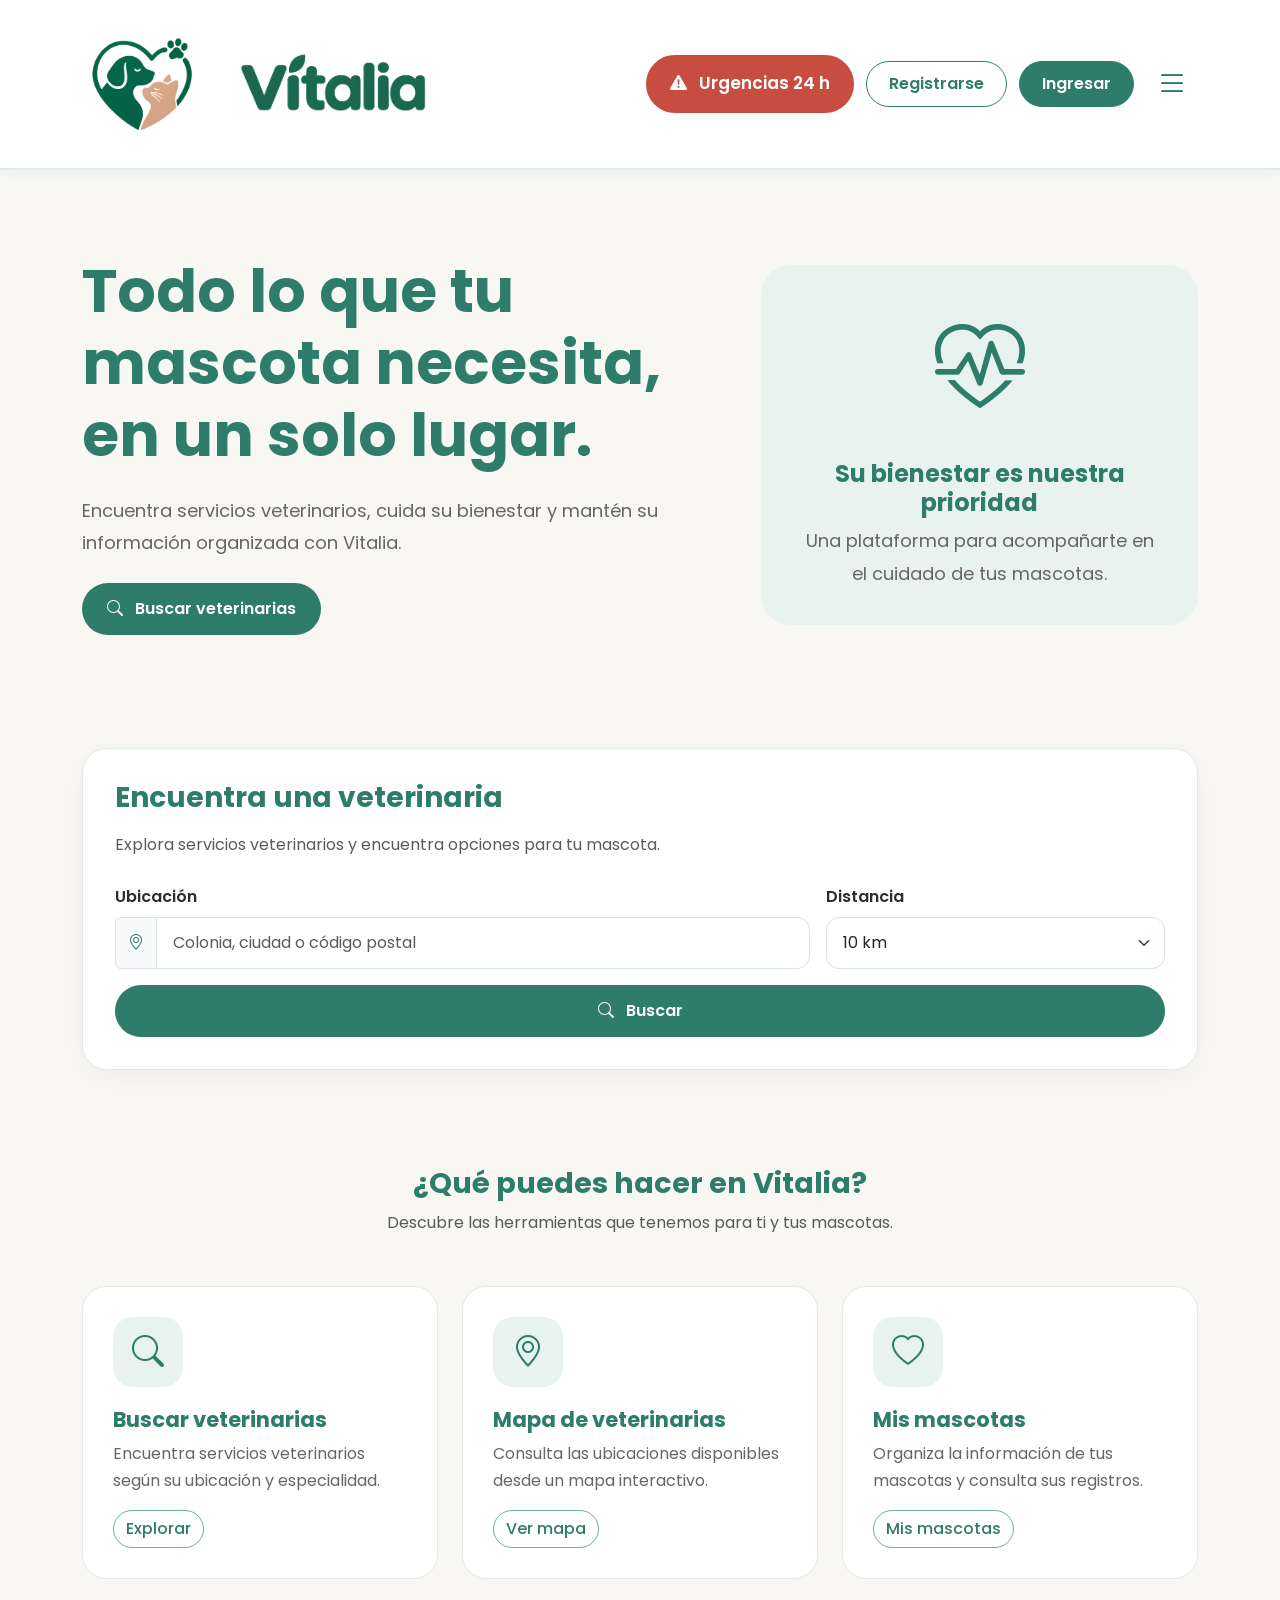
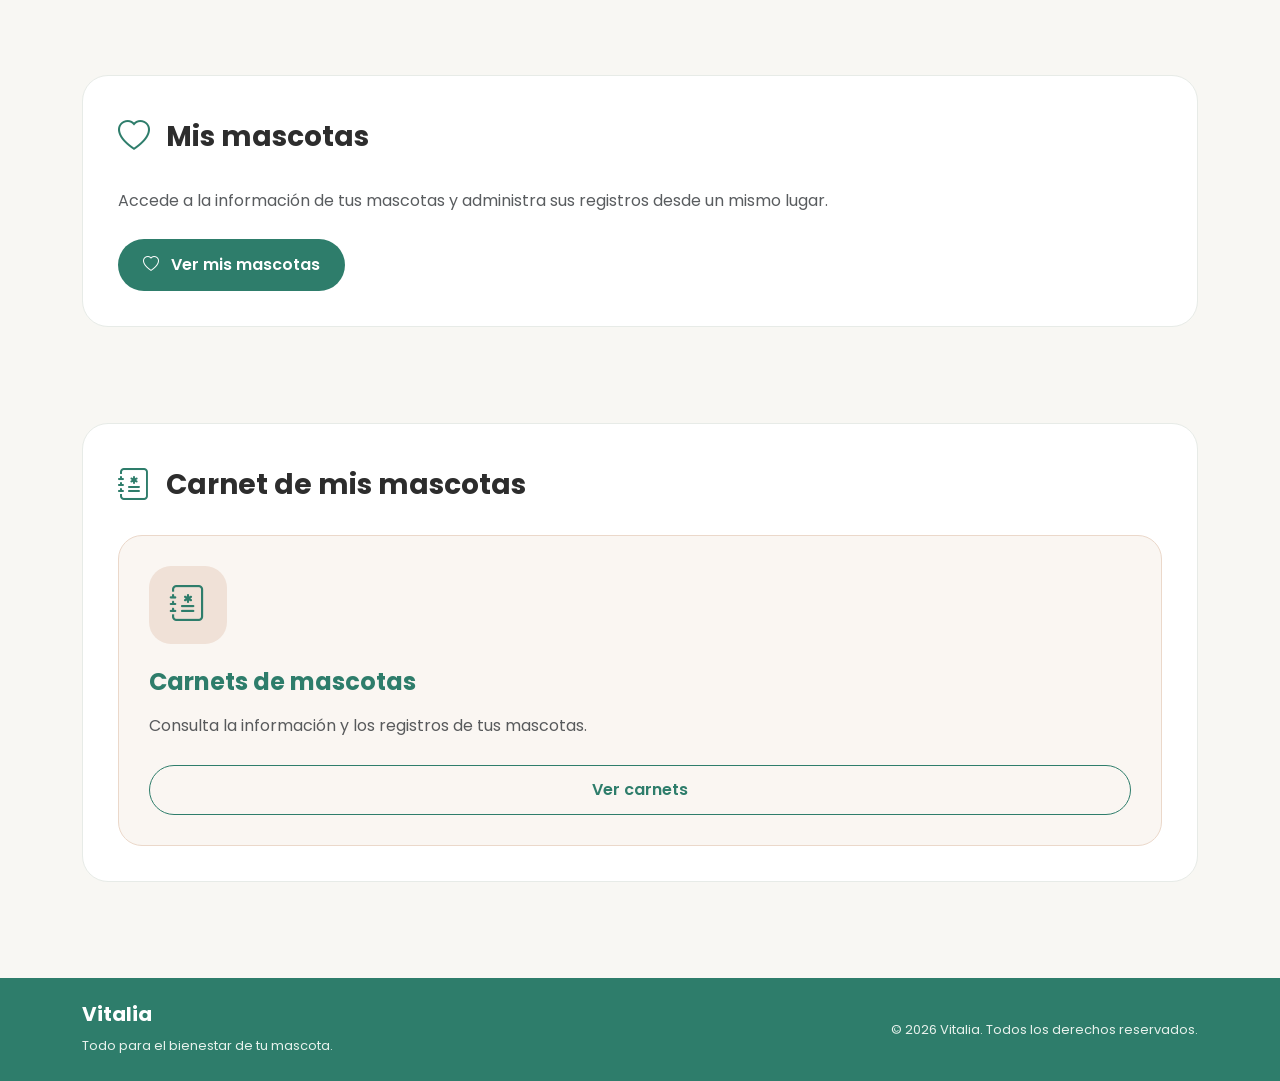
==== frontend/index.html @ 08ab2936 "feat: integrar frontend de Vitalia" ====
<!DOCTYPE html>
<html lang="es">
<head>
    <meta charset="UTF-8">
    <meta name="viewport"
          content="width=device-width, initial-scale=1.0">

    <title>Vitalia | Inicio</title>

    <!-- Bootstrap -->
    <link
        href="https://cdn.jsdelivr.net/npm/bootstrap@5.3.3/dist/css/bootstrap.min.css"
        rel="stylesheet">

    <!-- Bootstrap Icons -->
    <link
        href="https://cdn.jsdelivr.net/npm/bootstrap-icons@1.11.3/font/bootstrap-icons.min.css"
        rel="stylesheet">

    <!-- Fuente -->
    <link
        href="https://fonts.googleapis.com/css2?family=Poppins:wght@400;500;600;700&display=swap"
        rel="stylesheet">

    <!-- Estilos del proyecto -->
    <link rel="stylesheet" href="css/styles.css">

    <style>
        :root {
            --verde: #2E7D6B;
            --menta: #6BAF9F;
            --crema: #F8F7F3;
            --beige: #D9B59F;
            --texto: #2D2D2D;
        }

        body {
            font-family: 'Poppins', sans-serif;
            background: var(--crema);
            color: var(--texto);
        }

        /* Mantener ocultos los botones
           según el estado de sesión */
        .auth-invitado[hidden],
        .auth-usuario[hidden] {
            display: none !important;
        }

        /* Encabezado */
        .navbar-vitalia {
            background: white;
            border-bottom: 1px solid #E2EBE6;
        }

        .acciones-navbar {
            display: flex;
            align-items: center;
            justify-content: flex-end;
            gap: 12px;
            flex-wrap: wrap;
        }

        .btn-vitalia {
            border-radius: 50px;
            padding: 10px 22px;
            font-weight: 600;
        }

        .btn-ingresar {
            background: var(--verde);
            color: white;
            border: 1px solid var(--verde);
        }

        .btn-ingresar:hover {
            background: #246656;
            color: white;
        }

        .btn-registrarse,
        .btn-cerrar-sesion {
            background: white;
            color: var(--verde);
            border: 1.5px solid var(--verde);
        }

        .btn-registrarse:hover,
        .btn-cerrar-sesion:hover {
            background: var(--verde);
            color: white;
        }

        .btn-menu-vitalia {
            color: var(--verde);
            padding: 5px 10px;
            flex-shrink: 0;
        }

        .btn-menu-vitalia:hover {
            color: #246656;
        }

        /* Hero */
        .hero-vitalia {
            padding: 85px 0 65px;
        }

        .hero-vitalia h1 {
            color: var(--verde);
            font-size: clamp(36px, 5vw, 60px);
            font-weight: 700;
            line-height: 1.2;
        }

        .hero-vitalia p {
            color: #666;
            font-size: 18px;
            line-height: 1.8;
        }

        .hero-ilustracion {
            background: #E8F3EF;
            border-radius: 30px;
            min-height: 300px;
            display: flex;
            flex-direction: column;
            align-items: center;
            justify-content: center;
            color: var(--verde);
            text-align: center;
            padding: 35px;
        }

        .hero-ilustracion i {
            font-size: 90px;
        }

        /* Buscador */
        .buscador-home {
            background: white;
            padding: 32px;
            border: 1px solid #E0EAE5;
            border-radius: 25px;
            box-shadow: 0 8px 30px rgba(0,0,0,.04);
        }

        .buscador-home h2 {
            color: var(--verde);
            font-weight: 700;
        }

        .buscador-home label {
            font-weight: 600;
        }

        .buscador-home .form-control,
        .buscador-home .form-select {
            padding: 13px 16px;
            border-radius: 13px;
            border-color: #D5E4DC;
        }

        .btn-buscar-vitalia {
            background: var(--verde);
            color: white;
            border: none;
            border-radius: 50px;
            padding: 14px 25px;
            font-weight: 600;
        }

        .btn-buscar-vitalia:hover {
            background: #246656;
            color: white;
        }

        /* Secciones */
        .titulo-seccion {
            color: var(--verde);
            font-weight: 700;
        }

        .tarjeta-vitalia {
            background: white;
            border: 1px solid #E2EAE5;
            border-radius: 24px;
            padding: 30px;
            height: 100%;
            transition: transform .2s ease;
        }

        .tarjeta-vitalia:hover {
            transform: translateY(-3px);
        }

        .icono-servicio {
            width: 70px;
            height: 70px;
            background: #E8F3EF;
            color: var(--verde);
            border-radius: 20px;
            display: flex;
            align-items: center;
            justify-content: center;
            font-size: 32px;
            margin-bottom: 20px;
        }

        .tarjeta-vitalia h3 {
            color: var(--verde);
            font-size: 21px;
            font-weight: 700;
        }

        .tarjeta-vitalia p {
            color: #666;
            line-height: 1.7;
        }

        /* Mascotas y carnet */
        .panel-mascotas {
            background: white;
            border-radius: 26px;
            padding: 35px;
            border: 1px solid #E7EBE7;
        }

        .tarjeta-carnet {
            background: #FAF6F2;
            border: 1px solid #EBD8CA;
            border-radius: 24px;
            padding: 30px;
        }

        .icono-carnet {
            background: #F0E1D7;
            color: var(--verde);
            width: 78px;
            height: 78px;
            border-radius: 22px;
            display: flex;
            align-items: center;
            justify-content: center;
            font-size: 36px;
        }

        .tarjeta-carnet h3 {
            color: var(--verde);
            font-weight: 700;
        }

        .btn-carnet {
            border: 1.5px solid var(--verde);
            color: var(--verde);
            border-radius: 50px;
            font-weight: 600;
            padding: 12px 20px;
        }

        .btn-carnet:hover {
            background: var(--verde);
            color: white;
        }

        /* Menú lateral */
        .menu-vitalia .menu-enlace {
            display: flex;
            align-items: center;
            gap: 14px;
            padding: 13px 16px;
            color: var(--texto);
            text-decoration: none;
            border-radius: 12px;
            font-weight: 500;
        }

        .menu-vitalia .menu-enlace:hover {
            background: #E8F3EF;
            color: var(--verde);
        }

        .menu-vitalia .menu-enlace.active {
            color: var(--verde);
        }

        .menu-vitalia .menu-enlace.active .menu-texto {
            text-decoration: underline;
            text-underline-offset: 6px;
            text-decoration-thickness: 2px;
        }

        /* Pie de página */
        footer {
            background: var(--verde);
            color: white;
        }

        footer p {
            color: #E7F1EC;
        }

        @media (max-width: 768px) {
            .hero-vitalia {
                padding: 50px 0;
            }

            .acciones-navbar {
                gap: 7px;
            }

            .acciones-navbar .btn-vitalia {
                font-size: 12px;
                padding: 8px 11px;
            }

            .buscador-home,
            .panel-mascotas {
                padding: 22px;
            }

            .hero-ilustracion {
                min-height: 220px;
            }
        }
    </style>
</head>

<body>

<!-- =====================================
     ENCABEZADO
===================================== -->

<header class="navbar navbar-vitalia sticky-top">
    <div class="container py-3">

        <!-- Logo -->
        <a href="index.html"
           class="navbar-brand d-flex align-items-center gap-3">

            <img
                src="assets/img/logo-vitalia.png"
                alt=""
                class="logo-vitalia">

            <img
                src="assets/img/nombre-vitalia.png"
                alt="Vitalia"
                class="nombre-vitalia">
        </a>

        <!-- Botones del encabezado -->
        <div class="acciones-navbar">

            <!-- Urgencias: siempre visible -->
            <a
                href="buscar.html?urgencias=true"
                class="btn btn-urgencias btn-vitalia">
                <i class="bi bi-exclamation-triangle-fill me-2"></i>
                Urgencias 24 h
            </a>

            <!-- Sin sesión -->
            <a
                href="registro.html"
                class="btn btn-registrarse btn-vitalia auth-invitado">
                Registrarse
            </a>

            <a
                href="login.html"
                class="btn btn-ingresar btn-vitalia auth-invitado">
                Ingresar
            </a>

            <!-- Con sesión -->
            <button
                type="button"
                class="btn btn-cerrar-sesion btn-vitalia auth-usuario"
                hidden>
                <i class="bi bi-box-arrow-right me-2"></i>
                Cerrar sesión
            </button>

            <!-- MENÚ HAMBURGUESA
                 SIEMPRE VISIBLE -->
            <button
                class="btn btn-menu-vitalia border-0"
                type="button"
                data-bs-toggle="offcanvas"
                data-bs-target="#menuVitalia"
                aria-controls="menuVitalia"
                aria-label="Abrir menú">

                <i class="bi bi-list fs-2"></i>
            </button>

        </div>
    </div>
</header>

<!-- =====================================
     MENÚ LATERAL
===================================== -->

<div
    class="offcanvas offcanvas-end"
    tabindex="-1"
    id="menuVitalia"
    aria-labelledby="tituloMenu">

    <div class="offcanvas-header">
        <h5 id="tituloMenu"
            class="offcanvas-title fw-bold">
            Menú Vitalia
        </h5>

        <button
            type="button"
            class="btn-close"
            data-bs-dismiss="offcanvas"
            aria-label="Cerrar menú">
        </button>
    </div>

    <div class="offcanvas-body">

        <nav class="nav flex-column menu-vitalia">

            <a href="index.html" class="menu-enlace">
                <i class="bi bi-house-door"></i>
                <span class="menu-texto">Inicio</span>
            </a>

            <a href="buscar.html" class="menu-enlace">
                <i class="bi bi-search"></i>
                <span class="menu-texto">
                    Buscar veterinarias
                </span>
            </a>

            <a href="comunidad.html" class="menu-enlace">
                <i class="bi bi-people"></i>
                <span class="menu-texto">Comunidad</span>
            </a>

            <a href="negocios.html" class="menu-enlace">
                <i class="bi bi-building"></i>
                <span class="menu-texto">Para negocios</span>
            </a>

            <hr>

            <a href="mi-perfil.html" class="menu-enlace">
                <i class="bi bi-person-circle"></i>
                <span class="menu-texto">Mi perfil</span>
            </a>

            <a href="mis-mascotas.html" class="menu-enlace">
                <i class="bi bi-heart"></i>
                <span class="menu-texto">Mis mascotas</span>
            </a>

        </nav>
    </div>
</div>

<!-- =====================================
     HERO
===================================== -->

<main>

    <section class="hero-vitalia">
        <div class="container">

            <div class="row align-items-center g-5">

                <div class="col-lg-7">

                    <h1 class="mb-4">
                        Todo lo que tu mascota
                        necesita, en un solo lugar.
                    </h1>

                    <p class="mb-4">
                        Encuentra servicios veterinarios,
                        cuida su bienestar y mantén
                        su información organizada
                        con Vitalia.
                    </p>

                    <a href="buscar.html"
                       class="btn btn-buscar-vitalia">
                        <i class="bi bi-search me-2"></i>
                        Buscar veterinarias
                    </a>

                </div>

                <div class="col-lg-5">

                    <div class="hero-ilustracion">
                        <i class="bi bi-heart-pulse"></i>

                        <h2 class="h4 fw-bold mt-3">
                            Su bienestar es nuestra prioridad
                        </h2>

                        <p class="mb-0">
                            Una plataforma para acompañarte
                            en el cuidado de tus mascotas.
                        </p>
                    </div>

                </div>
            </div>
        </div>
    </section>

    <!-- =================================
         BUSCADOR PRINCIPAL
    ================================= -->

    <section class="py-5">
        <div class="container">

            <div class="buscador-home">

                <h2 class="h3 mb-3">
                    Encuentra una veterinaria
                </h2>

                <p class="text-muted mb-4">
                    Explora servicios veterinarios
                    y encuentra opciones para tu mascota.
                </p>

                <form
                    id="formBuscarHome"
                    action="buscar.html"
                    method="GET">

                    <div class="row g-3">

                        <div class="col-lg-8">

                            <label
                                for="ubicacionHome"
                                class="form-label">
                                Ubicación
                            </label>

                            <div class="input-group">

                                <span class="input-group-text">
                                    <i class="bi bi-geo-alt"></i>
                                </span>

                                <input
                                    type="text"
                                    class="form-control"
                                    id="ubicacionHome"
                                    name="ubicacion"
                                    placeholder="Colonia, ciudad o código postal">
                            </div>

                        </div>

                        <div class="col-lg-4">

                            <label
                                for="radioHome"
                                class="form-label">
                                Distancia
                            </label>

                            <select
                                id="radioHome"
                                name="radio"
                                class="form-select">

                                <option value="5">5 km</option>
                                <option value="10" selected>10 km</option>
                                <option value="20">20 km</option>
                                <option value="50">50 km</option>

                            </select>

                        </div>

                        <div class="col-12">

                            <button
                                type="submit"
                                class="btn btn-buscar-vitalia w-100">

                                <i class="bi bi-search me-2"></i>
                                Buscar
                            </button>

                        </div>

                    </div>
                </form>
            </div>
        </div>
    </section>

    <!-- =================================
         SERVICIOS
    ================================= -->

    <section class="py-5">
        <div class="container">

            <div class="text-center mb-5">

                <h2 class="titulo-seccion">
                    ¿Qué puedes hacer en Vitalia?
                </h2>

                <p class="text-muted">
                    Descubre las herramientas que tenemos
                    para ti y tus mascotas.
                </p>

            </div>

            <div class="row g-4">

                <div class="col-md-4">

                    <div class="tarjeta-vitalia">

                        <div class="icono-servicio">
                            <i class="bi bi-search"></i>
                        </div>

                        <h3>Buscar veterinarias</h3>

                        <p>
                            Encuentra servicios veterinarios
                            según su ubicación y especialidad.
                        </p>

                        <a href="buscar.html"
                           class="btn btn-outline-success rounded-pill">
                            Explorar
                        </a>

                    </div>
                </div>

                <div class="col-md-4">

                    <div class="tarjeta-vitalia">

                        <div class="icono-servicio">
                            <i class="bi bi-geo-alt"></i>
                        </div>

                        <h3>Mapa de veterinarias</h3>

                        <p>
                            Consulta las ubicaciones
                            disponibles desde un mapa
                            interactivo.
                        </p>

                        <a href="mapa.html"
                           class="btn btn-outline-success rounded-pill">
                            Ver mapa
                        </a>

                    </div>
                </div>

                <div class="col-md-4">

                    <div class="tarjeta-vitalia">

                        <div class="icono-servicio">
                            <i class="bi bi-heart"></i>
                        </div>

                        <h3>Mis mascotas</h3>

                        <p>
                            Organiza la información
                            de tus mascotas y consulta
                            sus registros.
                        </p>

                        <a href="mis-mascotas.html"
                           class="btn btn-outline-success rounded-pill">
                            Mis mascotas
                        </a>

                    </div>
                </div>

            </div>
        </div>
    </section>

    <!-- =================================
         MIS MASCOTAS
    ================================= -->

    <section class="py-5">
        <div class="container">

            <div class="panel-mascotas">

                <div class="d-flex align-items-center gap-3 mb-4">

                    <i class="bi bi-heart fs-2"
                       style="color:#2E7D6B;"></i>

                    <h2 class="h3 fw-bold mb-0">
                        Mis mascotas
                    </h2>

                </div>

                <p class="text-muted mb-4">
                    Accede a la información de tus mascotas
                    y administra sus registros desde
                    un mismo lugar.
                </p>

                <a href="mis-mascotas.html"
                   class="btn btn-buscar-vitalia">
                    <i class="bi bi-heart me-2"></i>
                    Ver mis mascotas
                </a>

            </div>
        </div>
    </section>

    <!-- =================================
         CARNET DE MASCOTAS
    ================================= -->

    <section class="py-5">
        <div class="container">

            <div class="panel-mascotas">

                <div class="d-flex align-items-center gap-3 mb-4">

                    <i class="bi bi-journal-medical fs-2"
                       style="color:#2E7D6B;"></i>

                    <h2 class="h3 fw-bold mb-0">
                        Carnet de mis mascotas
                    </h2>

                </div>

                <div class="tarjeta-carnet">

                    <div class="icono-carnet mb-4">
                        <i class="bi bi-journal-medical"></i>
                    </div>

                    <h3 class="h4 mb-3">
                        Carnets de mascotas
                    </h3>

                    <p class="text-muted mb-4">
                        Consulta la información y los
                        registros de tus mascotas.
                    </p>

                    <!-- En el siguiente paso
                         agregaremos la vista previa
                         de cada mascota. -->

                    <a href="mis-mascotas.html"
                       class="btn btn-carnet w-100">
                        Ver carnets
                    </a>

                </div>

            </div>
        </div>
    </section>

</main>

<!-- =====================================
     FOOTER
===================================== -->

<footer class="py-4 mt-5">
    <div class="container">

        <div class="row align-items-center g-3">

            <div class="col-md-6">

                <h3 class="h5 fw-bold">
                    Vitalia
                </h3>

                <p class="mb-0">
                    Todo para el bienestar de tu mascota.
                </p>

            </div>

            <div class="col-md-6 text-md-end">

                <p class="mb-0">
                    &copy; 2026 Vitalia.
                    Todos los derechos reservados.
                </p>

            </div>

        </div>
    </div>
</footer>

<!-- =====================================
     SCRIPTS
===================================== -->

<!-- Bootstrap: necesario para el menú -->
<script src="https://cdn.jsdelivr.net/npm/bootstrap@5.3.3/dist/js/bootstrap.bundle.min.js"></script>

<!-- Lógica existente del Home -->
<script src="js/home.js"></script>

<!-- Menú y subrayado activo -->
<script src="js/menu.js"></script>

<!-- Sesión de demostración -->
<script src="js/auth.js"></script>

</body>
</html>
---- frontend/css/styles.css ----
/* =========================================
   VITALIA - HOJA DE ESTILOS PRINCIPAL
   ========================================= */

/* PALETA DE COLORES */

:root {
    --verde-principal: #2E7D6B;
    --verde-secundario: #6BAF9F;
    --verde-oscuro: #235F52;
    --verde-claro: #EAF4EF;

    --beige: #D9B59F;
    --beige-claro: #F3E8DF;

    --fondo: #F8F7F3;
    --blanco: #FFFFFF;
    --texto: #2D2D2D;
    --gris: #777777;
    --borde: #DDECE6;
}

/* =========================================
   1. CONFIGURACIÓN GENERAL
   ========================================= */

* {
    box-sizing: border-box;
}

html {
    scroll-behavior: smooth;
}

body {
    margin: 0;
    padding: 0;
    font-family: 'Poppins', sans-serif;
    background-color: var(--fondo);
    color: var(--texto);
    line-height: 1.6;
}

h1, h2, h3, h4, h5 {
    color: var(--verde-principal);
    font-weight: 600;
}

h1 {
    font-size: 2.5rem;
}

h2 {
    font-size: 1.8rem;
}

p {
    line-height: 1.8;
}

a {
    transition: color 0.2s ease;
}

/* =========================================
   2. NAVBAR - ENCABEZADO
   ========================================= */

.navbar {
    background-color: var(--blanco) !important;
    border-bottom: 2px solid var(--borde) !important;
    box-shadow: 0 2px 12px rgba(46, 125, 107, 0.06);
}

/* Altura del encabezado */

.navbar .container {
    padding-top: 12px;
    padding-bottom: 12px;
}

/* Contenedor del logo */

.navbar-brand {
    display: flex;
    align-items: center;
    gap: 14px;
    text-decoration: none;
    margin-right: 15px;
}

/* Logo del perrito y gatito */

.logo-vitalia {
    width: 100px;
    height: auto;
    object-fit: contain;
    display: block;
}

/* Nombre original de Vitalia */

.nombre-vitalia {
    width: 190px;
    height: auto;
    object-fit: contain;
    display: block;
}

/* Ícono del menú */

.navbar .bi-list {
    color: var(--verde-principal);
    font-size: 32px;
}

/* =========================================
   3. BOTONES GENERALES
   ========================================= */

.btn {
    font-family: 'Poppins', sans-serif;
    font-weight: 500;
    transition: all 0.2s ease;
}

/* Botón verde principal */

.btn-success {
    background-color: var(--verde-principal);
    border-color: var(--verde-principal);
    color: var(--blanco);
}

.btn-success:hover,
.btn-success:focus {
    background-color: var(--verde-oscuro);
    border-color: var(--verde-oscuro);
    color: var(--blanco);
}

/* Botón con borde verde */

.btn-outline-success {
    background-color: transparent;
    color: var(--verde-principal);
    border-color: var(--verde-secundario);
}

.btn-outline-success:hover,
.btn-outline-success.active {
    background-color: var(--verde-principal);
    border-color: var(--verde-principal);
    color: var(--blanco);
}

/* Botón de urgencias */

.btn-outline-danger {
    color: #C64D40;
    border-color: #D96759;
}

.btn-outline-danger:hover,
.btn-outline-danger.active {
    background-color: #C64D40;
    border-color: #C64D40;
    color: var(--blanco);
}

/* =========================================
   4. MENÚ LATERAL DESPLEGABLE
   ========================================= */

.offcanvas {
    background-color: var(--fondo);
    border-left: none;
    box-shadow: -5px 0 25px rgba(0, 0, 0, 0.08);
}

/* Encabezado del menú */

.offcanvas-header {
    background-color: var(--verde-claro);
    padding: 25px;
}

.offcanvas-title {
    color: var(--verde-principal);
    font-size: 22px;
    font-weight: 700;
}

/* Contenido del menú */

.offcanvas-body {
    padding: 30px;
}

.offcanvas-body nav a {
    display: block;
    color: var(--texto);
    text-decoration: none;
    font-size: 16px;
    font-weight: 500;
    padding: 12px 15px;
    border-radius: 12px;
    transition: all 0.2s ease;
}

.offcanvas-body nav a:hover {
    background-color: var(--verde-claro);
    color: var(--verde-principal);
}

/* =========================================
   5. PRESENTACIÓN DEL HOME
   ========================================= */

main section {
    position: relative;
}

/* Texto principal */

main .lead {
    color: #555555;
    font-size: 1.1rem;
    line-height: 1.9;
}

/* Tarjetas de presentación */

main article {
    border: 1px solid rgba(46, 125, 107, 0.08);
    box-shadow: 0 4px 15px rgba(46, 125, 107, 0.04);
    transition: transform 0.2s ease,
                box-shadow 0.2s ease;
}

main article:hover {
    transform: translateY(-3px);
    box-shadow: 0 8px 20px rgba(46, 125, 107, 0.08);
}

/* =========================================
   6. BARRA DE BÚSQUEDA
   ========================================= */

.buscador-vitalia {
    display: flex;
    align-items: center;
    gap: 14px;

    width: 100%;
    max-width: 1050px;
    margin: 0 auto;
    padding: 12px 15px;

    background-color: var(--blanco);
    border: 1px solid var(--borde);
    border-radius: 24px;

    box-shadow: 0 5px 22px rgba(46, 125, 107, 0.12);
}

/* Campo de ubicación */

.ubicacion-box {
    display: flex;
    align-items: center;
    gap: 14px;

    flex: 1;
    min-width: 0;
    padding-left: 10px;
}

.ubicacion-box i {
    color: var(--verde-principal);
    font-size: 26px;
}

.ubicacion-box label {
    display: block;
    margin-bottom: 2px;
    color: var(--gris);
    font-size: 12px;
    font-weight: 500;
}

.ubicacion-box input {
    width: 100%;
    border: none;
    outline: none;
    background-color: transparent;

    color: var(--texto);
    font-family: 'Poppins', sans-serif;
    font-size: 14px;
}

.ubicacion-box input::placeholder {
    color: #888888;
}

/* Selector de radio de búsqueda */

.buscador-vitalia select {
    padding: 13px 15px;

    border: 1px solid #E5E5E5;
    border-radius: 14px;

    background-color: var(--fondo);
    color: var(--texto);

    font-family: 'Poppins', sans-serif;
    font-size: 14px;
    cursor: pointer;
}

/* Botón Buscar */

.btn-buscar {
    display: flex;
    align-items: center;
    justify-content: center;

    padding: 14px 35px;

    background-color: var(--verde-principal);
    color: var(--blanco);

    border: none;
    border-radius: 30px;

    font-family: 'Poppins', sans-serif;
    font-size: 15px;
    font-weight: 600;

    cursor: pointer;
    white-space: nowrap;

    transition: background-color 0.2s ease,
                transform 0.2s ease;
}

.btn-buscar:hover {
    background-color: var(--verde-oscuro);
    transform: translateY(-2px);
}

.btn-buscar:active {
    transform: translateY(0);
}

/* =========================================
   7. FILTROS DE BÚSQUEDA
   ========================================= */

.filtro {
    padding: 10px 18px;
    border-radius: 30px;

    font-size: 13px;
    font-weight: 500;

    transition: all 0.2s ease;
}

/* Filtros seleccionados */

.filtro.active {
    box-shadow: 0 3px 10px rgba(46, 125, 107, 0.12);
}

/* Accesibilidad */

.filtro:focus-visible,
.btn-buscar:focus-visible,
.navbar button:focus-visible,
.buscador-vitalia select:focus-visible,
.ubicacion-box input:focus-visible {
    outline: 3px solid var(--verde-secundario);
    outline-offset: 3px;
}

/* =========================================
   8. SERVICIOS MÁS BUSCADOS
   ========================================= */

.servicio-card {
    display: flex;
    flex-direction: column;
    align-items: center;
    justify-content: center;

    height: 100%;
    min-height: 155px;
    padding: 25px 15px;

    background-color: var(--blanco);
    border: 1px solid var(--borde);
    border-radius: 18px;

    box-shadow: 0 4px 15px rgba(46, 125, 107, 0.06);

    text-align: center;

    transition: transform 0.2s ease,
                background-color 0.2s ease,
                box-shadow 0.2s ease;
}

/* Iconos */

.servicio-card i {
    font-size: 34px;
    color: var(--verde-principal);
}

/* Texto */

.servicio-card p {
    margin-top: 15px;
    margin-bottom: 0;

    font-size: 14px;
    font-weight: 500;
    color: var(--texto);
}

/* Efecto al pasar el cursor */

.servicio-card:hover {
    transform: translateY(-5px);
    background-color: var(--verde-claro);
    box-shadow: 0 8px 22px rgba(46, 125, 107, 0.12);
}

/* =========================================
   9. ¿POR QUÉ ELEGIR VITALIA?
   ========================================= */

main section .bi-geo-alt,
main section .bi-search-heart,
main section .bi-chat-dots {
    color: var(--verde-principal);
}

main section h3 {
    font-weight: 600;
}

/* =========================================
   10. FOOTER
   ========================================= */

footer {
    background-color: var(--verde-principal);
    color: var(--blanco);
}

footer h3 {
    color: var(--blanco);
    font-weight: 700;
}

footer p {
    color: var(--blanco);
    font-size: 13px;
    line-height: 1.8;
}

/* =========================================
   11. DISEÑO RESPONSIVO - TABLET
   ========================================= */

@media (max-width: 991px) {

    h1 {
        font-size: 2rem;
    }

    h2 {
        font-size: 1.5rem;
    }

    .logo-vitalia {
        width: 75px;
    }

    .nombre-vitalia {
        width: 145px;
    }

    .navbar-brand {
        gap: 10px !important;
    }

    .servicio-card {
        min-height: 140px;
    }
}

/* =========================================
   12. DISEÑO RESPONSIVO - CELULAR
   ========================================= */

@media (max-width: 768px) {

    /* Encabezado */

    .navbar .container {
        flex-wrap: nowrap;
        gap: 8px;
    }

    .navbar-brand {
        gap: 6px !important;
        margin-right: 0;
    }

    .logo-vitalia {
        width: 55px;
    }

    .nombre-vitalia {
        width: 110px;
    }

    .navbar .btn {
        font-size: 11px;
        padding: 7px 10px;
    }

    .navbar .bi-list {
        font-size: 26px;
    }

    /* Títulos */

    h1 {
        font-size: 1.8rem;
    }

    h2 {
        font-size: 1.4rem;
    }

    main .lead {
        font-size: 1rem;
    }

    /* Barra de búsqueda */

    .buscador-vitalia {
        flex-wrap: wrap;
        gap: 12px;
        padding: 15px;
        border-radius: 20px;
    }

    .ubicacion-box {
        flex-basis: 100%;
        padding: 5px;
    }

    .buscador-vitalia select {
        flex: 1;
        min-width: 0;
    }

    .btn-buscar {
        flex: 1;
        padding: 13px 18px;
    }

    /* Filtros */

    .filtro {
        font-size: 12px;
        padding: 9px 14px;
    }

    /* Tarjetas */

    .servicio-card {
        min-height: 125px;
        padding: 18px 10px;
    }

    .servicio-card i {
        font-size: 28px;
    }

    .servicio-card p {
        font-size: 12px;
    }

    /* Footer */

    footer {
        text-align: center;
    }
}

/* =========================================
   13. CELULARES PEQUEÑOS
   ========================================= */

@media (max-width: 400px) {

    .logo-vitalia {
        width: 40px;
    }

    .nombre-vitalia {
        width: 85px;
    }

    .navbar-brand {
        gap: 4px !important;
    }

    .navbar .btn {
        font-size: 10px;
        padding: 6px 8px;
    }

    .navbar .bi-list {
        font-size: 23px;
    }

    .filtro {
        font-size: 12px;
        padding: 8px 12px;
    }

    .btn-buscar {
        font-size: 13px;
    }
}


/* Logo Vitalia un poco más grande */

.logo-vitalia {
    width: 120px;
    height: auto;
}

.nombre-vitalia {
    width: 230px;
    height: auto;
}

/* Ajustes para tablets */
@media (max-width: 991px) {
    .logo-vitalia {
        width: 90px;
    }

    .nombre-vitalia {
        width: 175px;
    }
}

/* Ajustes para celulares */
@media (max-width: 768px) {
    .logo-vitalia {
        width: 60px;
    }

    .nombre-vitalia {
        width: 115px;
    }
}

/* Celulares pequeños */
@media (max-width: 400px) {
    .logo-vitalia {
        width: 42px;
    }

    .nombre-vitalia {
        width: 85px;
    }
}


/* Botones Registrarse e Ingresar */

.navbar .btn-outline-success,
.navbar .btn-success {
    font-size: 19px;
    font-weight: 600;
    padding: 14px 28px;
    border-radius: 40px;
}

/* Ajustes para tablets */
@media (max-width: 991px) {
    .navbar .btn-outline-success,
    .navbar .btn-success {
        font-size: 16px;
        padding: 11px 20px;
    }
}

/* Ajustes para celulares */
@media (max-width: 768px) {
    .navbar .btn-outline-success,
    .navbar .btn-success {
        font-size: 12px;
        padding: 8px 12px;
    }
}

/* Celulares pequeños */
@media (max-width: 400px) {
    .navbar .btn-outline-success,
    .navbar .btn-success {
        font-size: 11px;
        padding: 7px 9px;
    }
}


/* =========================================
   NAVBAR FIJO Y BOTÓN DE URGENCIAS
   ========================================= */

   .navbar.sticky-top {
    position: sticky;
    top: 0;
    z-index: 1030;
    background-color: white !important;
}

/* Botón de urgencias */
.navbar .btn-urgencias {
    background-color: #C64D40;
    border: 2px solid #C64D40;
    color: white;

    font-size: 17px;
    font-weight: 600;
    padding: 14px 22px;

    white-space: nowrap;
    transition: all 0.2s ease;
}

.navbar .btn-urgencias:hover {
    background-color: #A83B30;
    border-color: #A83B30;
    color: white;
}

/* Tablets */
@media (max-width: 991px) {
    .navbar .btn-urgencias {
        font-size: 13px;
        padding: 10px 14px;
    }
}

/* Celulares */
@media (max-width: 768px) {
    .navbar .btn-urgencias {
        font-size: 12px;
        padding: 8px 10px;
    }

    .navbar .btn-urgencias i {
        margin-right: 0 !important;
    }
}

/* Celulares pequeños */
@media (max-width: 575px) {
    .navbar .container {
        flex-wrap: wrap;
        justify-content: center;
        row-gap: 10px;
    }

    .navbar .btn-urgencias {
        font-size: 11px;
        padding: 7px 10px;
    }
}


/* =========================================
   MENÚ VITALIA - PÁGINA ACTIVA
========================================= */

.menu-vitalia {
    gap: 12px !important;
}

.menu-vitalia .menu-enlace {
    display: flex;
    align-items: center;
    gap: 18px;

    padding: 16px 20px;
    border-radius: 14px;

    color: #2D2D2D;
    font-size: 18px;
    font-weight: 500;
    text-decoration: none;

    transition: all 0.2s ease;
}

.menu-vitalia .menu-enlace i {
    font-size: 22px;
}

.menu-vitalia .menu-enlace:hover {
    background-color: #F0F6F2;
    color: #2E7D6B;
}

/* Página seleccionada */

.menu-vitalia .menu-enlace.active {
    background-color: #E1F0E9;
    color: #2E7D6B;
    font-weight: 700;
    border-right: 4px solid #2E7D6B;
}

.menu-vitalia hr {
    margin: 15px 0;
    border-color: #D6D6D6;
    opacity: 1;
}


/* =========================================
   VITALIA - SUBRAYADO DE PÁGINA ACTUAL
========================================= */

/* Eliminar el fondo y borde de la selección anterior */
.menu-vitalia .menu-enlace.active {
    background-color: transparent;
    border: none;
    color: #2E7D6B;
    font-weight: 700;
}

/* Subrayado únicamente del texto */
.menu-vitalia .menu-enlace.active .menu-texto {
    text-decoration: underline;
    text-decoration-color: #2E7D6B;
    text-decoration-thickness: 3px;
    text-underline-offset: 7px;
}

/* Evitar subrayado en páginas no seleccionadas */
.menu-vitalia .menu-enlace:not(.active) .menu-texto {
    text-decoration: none;
}


/* Página actual subrayada */

.menu-vitalia .menu-enlace.active {
    color: #2E7D6B;
    background: transparent;
    border: none;
    font-weight: 700;
}

.menu-vitalia .menu-enlace.active .menu-texto {
    text-decoration: underline;
    text-decoration-thickness: 3px;
    text-underline-offset: 7px;
}



/* =========================================
   VITALIA - BOTONES DE SESIÓN
========================================= */

.btn-cerrar-sesion {
    border: 1.5px solid #2E7D6B;
    color: #2E7D6B;
    background-color: #FFFFFF;
    border-radius: 50px;
    padding: 10px 20px;
    font-weight: 600;
}

.btn-cerrar-sesion:hover {
    background-color: #2E7D6B;
    color: #FFFFFF;
    border-color: #2E7D6B;
}

/* Respetar el atributo hidden */
.auth-invitado[hidden],
.auth-usuario[hidden] {
    display: none !important;
}

@media (max-width: 576px) {
    .btn-cerrar-sesion {
        padding: 8px 12px;
        font-size: 12px;
    }
}
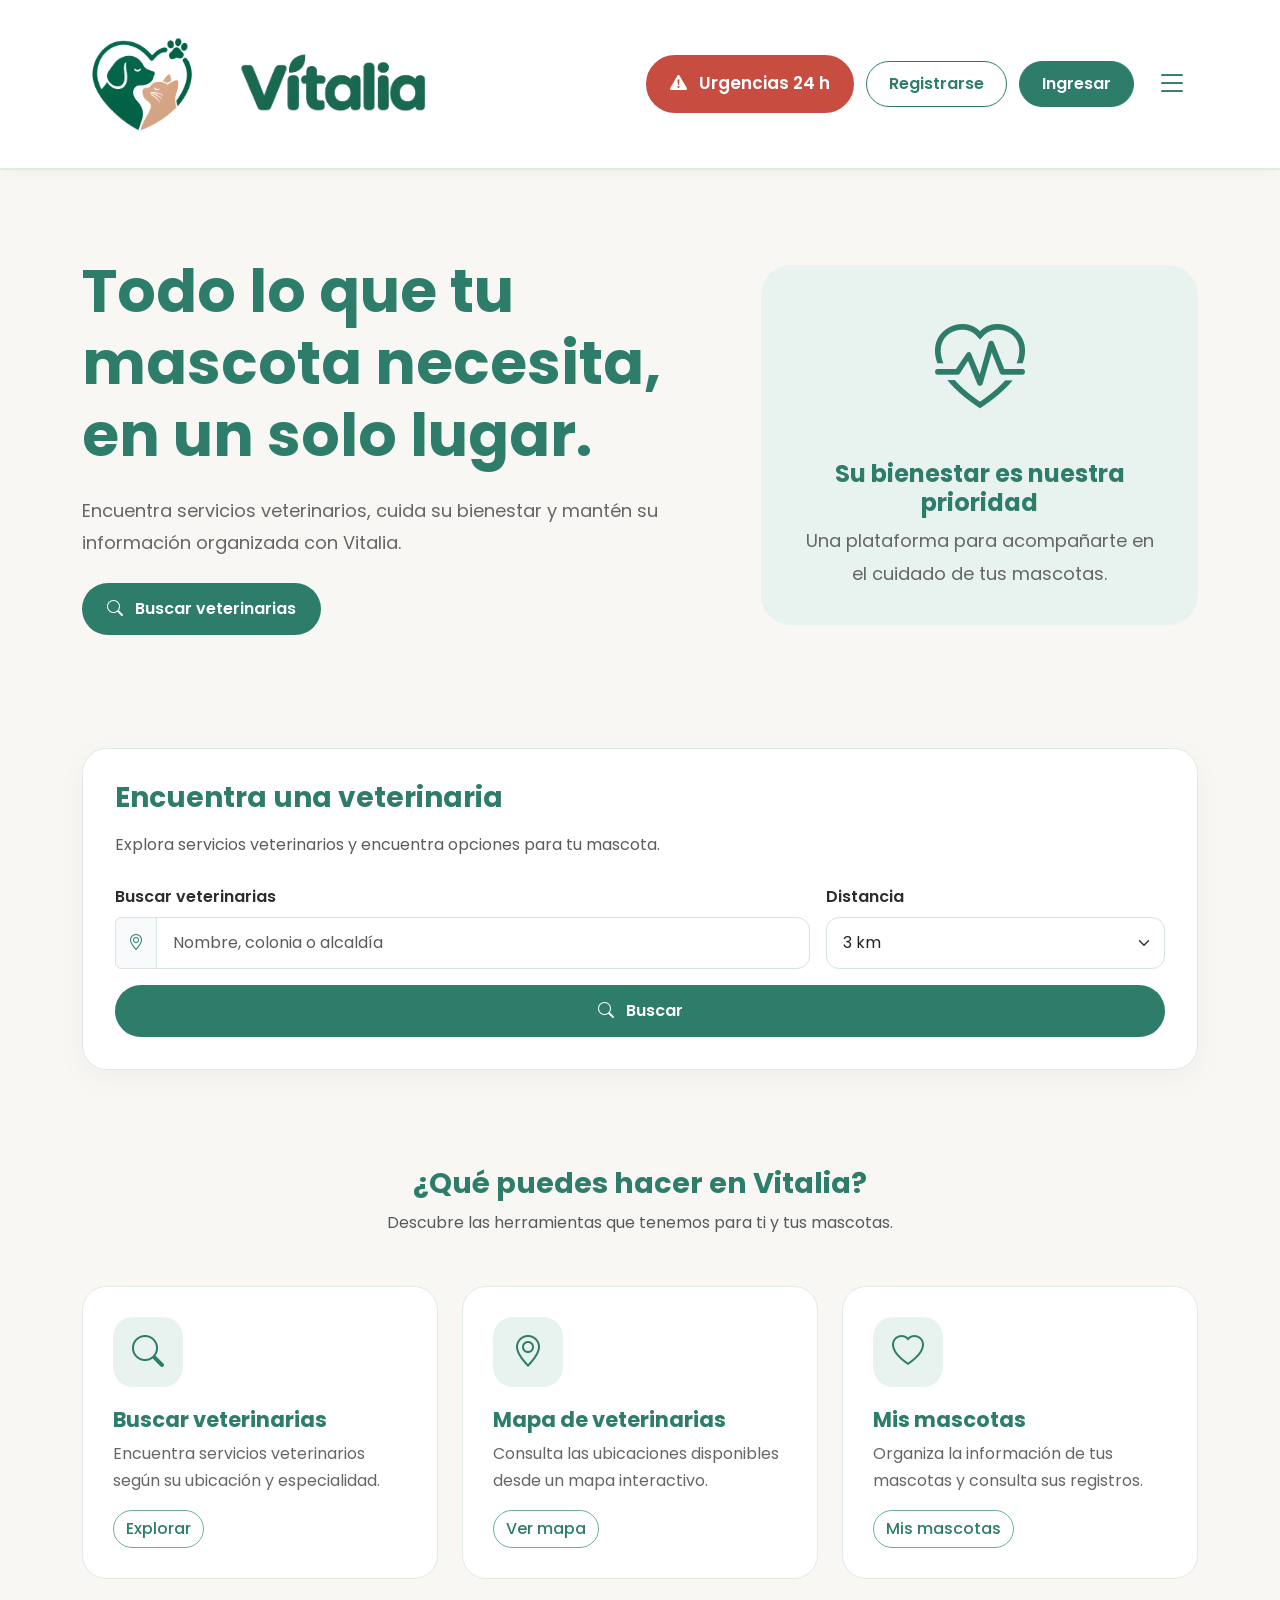
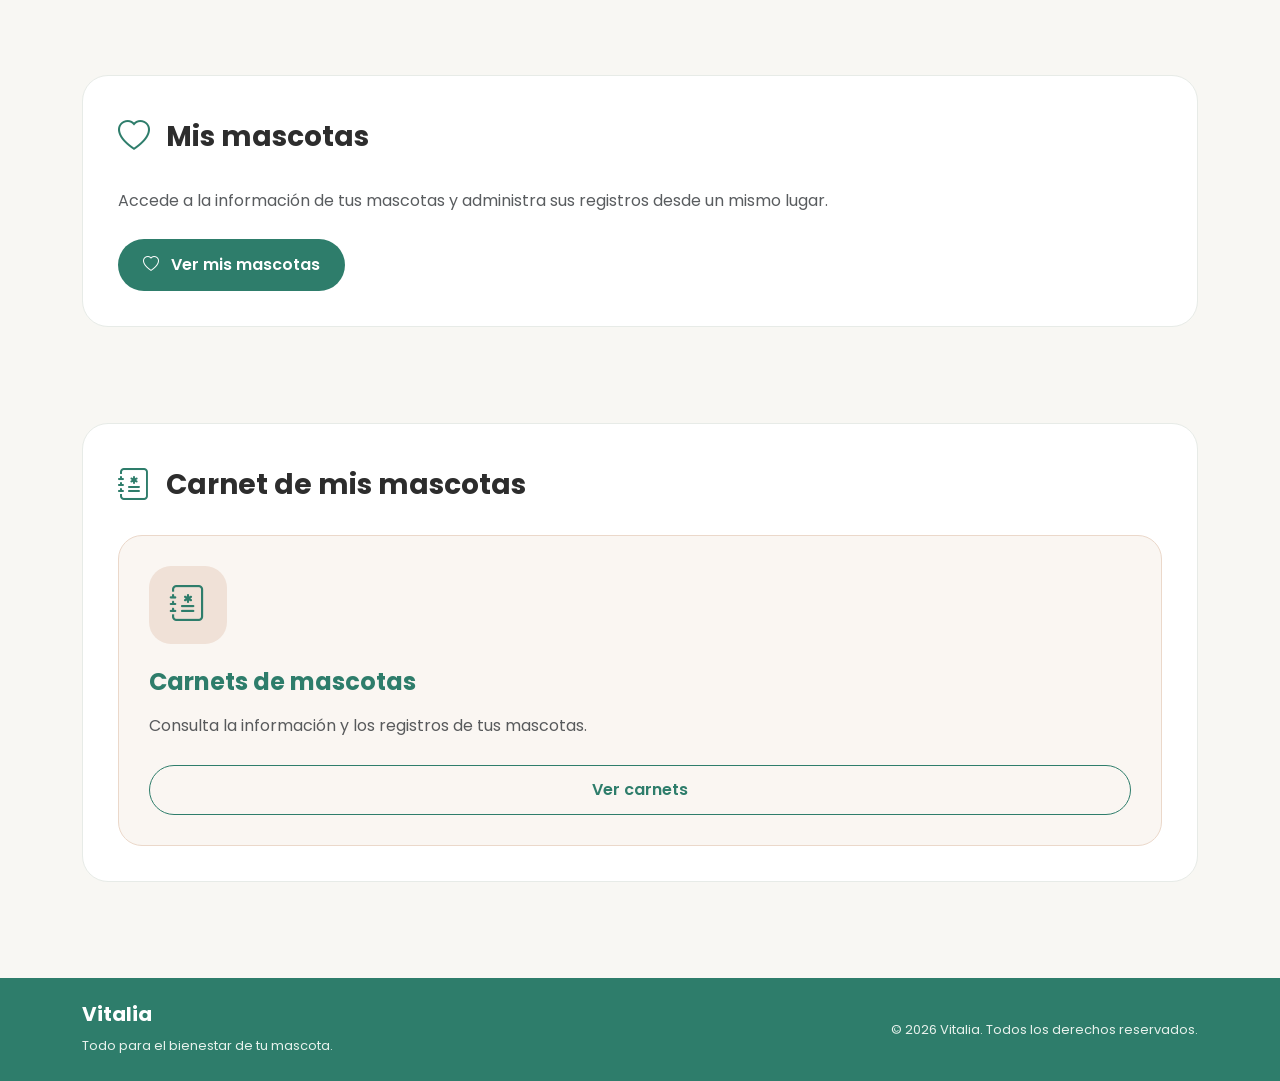
==== commit 92280f9b: "feat(frontend): integrar comunidad, busqueda por distancia y mapa interactivo" ====
--- a/frontend/index.html
+++ b/frontend/index.html
@@ -1,6 +1,7 @@
 
 <!DOCTYPE html>
 <html lang="es">
+
 <head>
     <meta charset="UTF-8">
     <meta name="viewport"
@@ -8,22 +9,22 @@
 
     <title>Vitalia | Inicio</title>
 
-    <!-- Bootstrap -->
+    <!-- BOOTSTRAP -->
     <link
         href="https://cdn.jsdelivr.net/npm/bootstrap@5.3.3/dist/css/bootstrap.min.css"
         rel="stylesheet">
 
-    <!-- Bootstrap Icons -->
+    <!-- BOOTSTRAP ICONS -->
     <link
         href="https://cdn.jsdelivr.net/npm/bootstrap-icons@1.11.3/font/bootstrap-icons.min.css"
         rel="stylesheet">
 
-    <!-- Fuente -->
+    <!-- POPPINS -->
     <link
         href="https://fonts.googleapis.com/css2?family=Poppins:wght@400;500;600;700&display=swap"
         rel="stylesheet">
 
-    <!-- Estilos del proyecto -->
+    <!-- ESTILOS -->
     <link rel="stylesheet" href="css/styles.css">
 
     <style>
@@ -41,14 +42,11 @@
             color: var(--texto);
         }
 
-        /* Mantener ocultos los botones
-           según el estado de sesión */
         .auth-invitado[hidden],
         .auth-usuario[hidden] {
             display: none !important;
         }
 
-        /* Encabezado */
         .navbar-vitalia {
             background: white;
             border-bottom: 1px solid #E2EBE6;
@@ -102,7 +100,6 @@
             color: #246656;
         }
 
-        /* Hero */
         .hero-vitalia {
             padding: 85px 0 65px;
         }
@@ -137,7 +134,6 @@
             font-size: 90px;
         }
 
-        /* Buscador */
         .buscador-home {
             background: white;
             padding: 32px;
@@ -176,7 +172,6 @@
             color: white;
         }
 
-        /* Secciones */
         .titulo-seccion {
             color: var(--verde);
             font-weight: 700;
@@ -219,7 +214,6 @@
             line-height: 1.7;
         }
 
-        /* Mascotas y carnet */
         .panel-mascotas {
             background: white;
             border-radius: 26px;
@@ -264,7 +258,6 @@
             color: white;
         }
 
-        /* Menú lateral */
         .menu-vitalia .menu-enlace {
             display: flex;
             align-items: center;
@@ -291,7 +284,6 @@
             text-decoration-thickness: 2px;
         }
 
-        /* Pie de página */
         footer {
             background: var(--verde);
             color: white;
@@ -302,6 +294,7 @@
         }
 
         @media (max-width: 768px) {
+
             .hero-vitalia {
                 padding: 50px 0;
             }
@@ -325,524 +318,743 @@
             }
         }
     </style>
+
 </head>
 
 <body>
 
-<!-- =====================================
-     ENCABEZADO
-===================================== -->
-
-<header class="navbar navbar-vitalia sticky-top">
-    <div class="container py-3">
-
-        <!-- Logo -->
-        <a href="index.html"
-           class="navbar-brand d-flex align-items-center gap-3">
-
-            <img
-                src="assets/img/logo-vitalia.png"
-                alt=""
-                class="logo-vitalia">
-
-            <img
-                src="assets/img/nombre-vitalia.png"
-                alt="Vitalia"
-                class="nombre-vitalia">
-        </a>
-
-        <!-- Botones del encabezado -->
-        <div class="acciones-navbar">
-
-            <!-- Urgencias: siempre visible -->
-            <a
-                href="buscar.html?urgencias=true"
-                class="btn btn-urgencias btn-vitalia">
-                <i class="bi bi-exclamation-triangle-fill me-2"></i>
-                Urgencias 24 h
+    <!-- =====================================
+         ENCABEZADO
+    ====================================== -->
+
+    <header class="navbar navbar-vitalia sticky-top">
+
+        <div class="container py-3">
+
+            <!-- LOGO -->
+
+            <a href="index.html"
+               class="navbar-brand d-flex align-items-center gap-3">
+
+                <img
+                    src="assets/img/logo-vitalia.png"
+                    alt=""
+                    class="logo-vitalia">
+
+                <img
+                    src="assets/img/nombre-vitalia.png"
+                    alt="Vitalia"
+                    class="nombre-vitalia">
+
             </a>
 
-            <!-- Sin sesión -->
-            <a
-                href="registro.html"
-                class="btn btn-registrarse btn-vitalia auth-invitado">
-                Registrarse
-            </a>
-
-            <a
-                href="login.html"
-                class="btn btn-ingresar btn-vitalia auth-invitado">
-                Ingresar
-            </a>
-
-            <!-- Con sesión -->
+            <!-- BOTONES DEL ENCABEZADO -->
+
+            <div class="acciones-navbar">
+
+                <!-- URGENCIAS -->
+
+                <a
+                    href="buscar.html?urgencias=true"
+                    class="btn btn-urgencias btn-vitalia">
+
+                    <i class="bi bi-exclamation-triangle-fill me-2"></i>
+
+                    Urgencias 24 h
+
+                </a>
+
+                <!-- REGISTRO -->
+
+                <a
+                    href="registro.html"
+                    class="btn btn-registrarse btn-vitalia auth-invitado">
+
+                    Registrarse
+
+                </a>
+
+                <!-- INICIAR SESIÓN -->
+
+                <a
+                    href="login.html"
+                    class="btn btn-ingresar btn-vitalia auth-invitado">
+
+                    Ingresar
+
+                </a>
+
+                <!-- CERRAR SESIÓN -->
+
+                <button
+                    type="button"
+                    class="btn btn-cerrar-sesion btn-vitalia auth-usuario"
+                    hidden>
+
+                    <i class="bi bi-box-arrow-right me-2"></i>
+
+                    Cerrar sesión
+
+                </button>
+
+                <!-- MENÚ DE HAMBURGUESA -->
+
+                <button
+                    class="btn btn-menu-vitalia border-0"
+                    type="button"
+                    data-bs-toggle="offcanvas"
+                    data-bs-target="#menuVitalia"
+                    aria-controls="menuVitalia"
+                    aria-label="Abrir menú">
+
+                    <i class="bi bi-list fs-2"></i>
+
+                </button>
+
+            </div>
+
+        </div>
+
+    </header>
+
+    <!-- =====================================
+         MENÚ LATERAL
+    ====================================== -->
+
+    <div
+        class="offcanvas offcanvas-end"
+        tabindex="-1"
+        id="menuVitalia"
+        aria-labelledby="tituloMenu">
+
+        <div class="offcanvas-header">
+
+            <h5 id="tituloMenu"
+                class="offcanvas-title fw-bold">
+
+                Menú Vitalia
+
+            </h5>
+
             <button
                 type="button"
-                class="btn btn-cerrar-sesion btn-vitalia auth-usuario"
-                hidden>
-                <i class="bi bi-box-arrow-right me-2"></i>
-                Cerrar sesión
+                class="btn-close"
+                data-bs-dismiss="offcanvas"
+                aria-label="Cerrar menú">
+
             </button>
 
-            <!-- MENÚ HAMBURGUESA
-                 SIEMPRE VISIBLE -->
-            <button
-                class="btn btn-menu-vitalia border-0"
-                type="button"
-                data-bs-toggle="offcanvas"
-                data-bs-target="#menuVitalia"
-                aria-controls="menuVitalia"
-                aria-label="Abrir menú">
-
-                <i class="bi bi-list fs-2"></i>
-            </button>
-
         </div>
+
+        <div class="offcanvas-body">
+
+            <nav class="nav flex-column menu-vitalia">
+
+                <!-- INICIO -->
+
+                <a href="index.html" class="menu-enlace">
+
+                    <i class="bi bi-house-door"></i>
+
+                    <span class="menu-texto">
+                        Inicio
+                    </span>
+
+                </a>
+
+                <!-- BUSCAR VETERINARIAS -->
+
+                <a href="buscar.html" class="menu-enlace">
+
+                    <i class="bi bi-search"></i>
+
+                    <span class="menu-texto">
+                        Buscar veterinarias
+                    </span>
+
+                </a>
+
+                <!-- RESEÑAS -->
+
+                <a href="servicios-resenas-fotografias.html"
+                   class="menu-enlace">
+
+                    <i class="bi bi-star"></i>
+
+                    <span class="menu-texto">
+                        Reseñas
+                    </span>
+
+                </a>
+
+                <!-- COMUNIDAD -->
+
+                <a href="comunidad.html" class="menu-enlace">
+
+                    <i class="bi bi-people"></i>
+
+                    <span class="menu-texto">
+                        Comunidad
+                    </span>
+
+                </a>
+
+                <!-- PARA NEGOCIOS -->
+
+                <a href="negocios.html" class="menu-enlace">
+
+                    <i class="bi bi-shop"></i>
+
+                    <span class="menu-texto">
+                        Para negocios
+                    </span>
+
+                </a>
+
+                <hr>
+
+                <!-- MI PERFIL -->
+
+                <a href="mi-perfil.html" class="menu-enlace">
+
+                    <i class="bi bi-person-circle"></i>
+
+                    <span class="menu-texto">
+                        Mi perfil
+                    </span>
+
+                </a>
+
+                <!-- MIS MASCOTAS -->
+
+                <a href="mis-mascotas.html" class="menu-enlace">
+
+                    <i class="bi bi-heart"></i>
+
+                    <span class="menu-texto">
+                        Mis mascotas
+                    </span>
+
+                </a>
+
+            </nav>
+
+        </div>
+
     </div>
-</header>
-
-<!-- =====================================
-     MENÚ LATERAL
-===================================== -->
-
-<div
-    class="offcanvas offcanvas-end"
-    tabindex="-1"
-    id="menuVitalia"
-    aria-labelledby="tituloMenu">
-
-    <div class="offcanvas-header">
-        <h5 id="tituloMenu"
-            class="offcanvas-title fw-bold">
-            Menú Vitalia
-        </h5>
-
-        <button
-            type="button"
-            class="btn-close"
-            data-bs-dismiss="offcanvas"
-            aria-label="Cerrar menú">
-        </button>
-    </div>
-
-    <div class="offcanvas-body">
-
-        <nav class="nav flex-column menu-vitalia">
-
-            <a href="index.html" class="menu-enlace">
-                <i class="bi bi-house-door"></i>
-                <span class="menu-texto">Inicio</span>
-            </a>
-
-            <a href="buscar.html" class="menu-enlace">
-                <i class="bi bi-search"></i>
-                <span class="menu-texto">
-                    Buscar veterinarias
-                </span>
-            </a>
-
-            <a href="comunidad.html" class="menu-enlace">
-                <i class="bi bi-people"></i>
-                <span class="menu-texto">Comunidad</span>
-            </a>
-
-            <a href="negocios.html" class="menu-enlace">
-                <i class="bi bi-building"></i>
-                <span class="menu-texto">Para negocios</span>
-            </a>
-
-            <hr>
-
-            <a href="mi-perfil.html" class="menu-enlace">
-                <i class="bi bi-person-circle"></i>
-                <span class="menu-texto">Mi perfil</span>
-            </a>
-
-            <a href="mis-mascotas.html" class="menu-enlace">
-                <i class="bi bi-heart"></i>
-                <span class="menu-texto">Mis mascotas</span>
-            </a>
-
-        </nav>
-    </div>
-</div>
-
-<!-- =====================================
-     HERO
-===================================== -->
-
-<main>
-
-    <section class="hero-vitalia">
+
+    <!-- =====================================
+         CONTENIDO PRINCIPAL
+    ====================================== -->
+
+    <main>
+
+        <!-- =====================================
+             HERO
+        ====================================== -->
+
+        <section class="hero-vitalia">
+
+            <div class="container">
+
+                <div class="row align-items-center g-5">
+
+                    <div class="col-lg-7">
+
+                        <h1 class="mb-4">
+
+                            Todo lo que tu mascota
+                            necesita, en un solo lugar.
+
+                        </h1>
+
+                        <p class="mb-4">
+
+                            Encuentra servicios veterinarios,
+                            cuida su bienestar y mantén
+                            su información organizada
+                            con Vitalia.
+
+                        </p>
+
+                        <a href="buscar.html"
+                           class="btn btn-buscar-vitalia">
+
+                            <i class="bi bi-search me-2"></i>
+
+                            Buscar veterinarias
+
+                        </a>
+
+                    </div>
+
+                    <div class="col-lg-5">
+
+                        <div class="hero-ilustracion">
+
+                            <i class="bi bi-heart-pulse"></i>
+
+                            <h2 class="h4 fw-bold mt-3">
+
+                                Su bienestar es nuestra prioridad
+
+                            </h2>
+
+                            <p class="mb-0">
+
+                                Una plataforma para acompañarte
+                                en el cuidado de tus mascotas.
+
+                            </p>
+
+                        </div>
+
+                    </div>
+
+                </div>
+
+            </div>
+
+        </section>
+
+        <!-- =====================================
+             BUSCADOR
+        ====================================== -->
+
+        <section class="py-5">
+
+            <div class="container">
+
+                <div class="buscador-home">
+
+                    <h2 class="h3 mb-3">
+
+                        Encuentra una veterinaria
+
+                    </h2>
+
+                    <p class="text-muted mb-4">
+
+                        Explora servicios veterinarios
+                        y encuentra opciones para tu mascota.
+
+                    </p>
+
+                    <form
+                        id="formBuscarHome"
+                        action="buscar.html"
+                        method="GET">
+
+                        <div class="row g-3">
+
+                            <!-- UBICACIÓN -->
+
+                            <div class="col-lg-8">
+
+                                <label
+                                    for="ubicacionHome"
+                                    class="form-label">
+
+                                    Buscar veterinarias
+
+                                </label>
+
+                                <div class="input-group">
+
+                                    <span class="input-group-text">
+
+                                        <i class="bi bi-geo-alt"></i>
+
+                                    </span>
+
+                                    <input
+                                        type="text"
+                                        class="form-control"
+                                        id="ubicacionHome"
+                                        name="ubicacion"
+                                        placeholder="Nombre, colonia o alcaldía">
+
+                                </div>
+
+                            </div>
+
+                            <!-- DISTANCIA -->
+
+                            <div class="col-lg-4">
+
+                                <label
+                                    for="radioHome"
+                                    class="form-label">
+
+                                    Distancia
+
+                                </label>
+
+                                <select
+                                    id="radioHome"
+                                    name="radio"
+                                    class="form-select">
+
+                                    <option value="3" selected>3 km</option>
+                        <option value="5">
+                                        5 km
+                                    </option>
+
+                                    <option value="10">
+                                        10 km
+                                    </option>
+
+                                    <option value="20">
+                                        20 km
+                                    </option>
+
+                                    <option value="50">
+                                        50 km
+                                    </option>
+
+                                </select>
+
+                            </div>
+
+                            <!-- BOTÓN BUSCAR -->
+
+                            <div class="col-12">
+
+                                <button
+                                    type="submit"
+                                    class="btn btn-buscar-vitalia w-100">
+
+                                    <i class="bi bi-search me-2"></i>
+
+                                    Buscar
+
+                                </button>
+
+                            </div>
+
+                        </div>
+
+                    </form>
+
+                </div>
+
+            </div>
+
+        </section>
+
+        <!-- =====================================
+             SERVICIOS
+        ====================================== -->
+
+        <section class="py-5">
+
+            <div class="container">
+
+                <div class="text-center mb-5">
+
+                    <h2 class="titulo-seccion">
+
+                        ¿Qué puedes hacer en Vitalia?
+
+                    </h2>
+
+                    <p class="text-muted">
+
+                        Descubre las herramientas que tenemos
+                        para ti y tus mascotas.
+
+                    </p>
+
+                </div>
+
+                <div class="row g-4">
+
+                    <!-- BUSCAR VETERINARIAS -->
+
+                    <div class="col-md-4">
+
+                        <div class="tarjeta-vitalia">
+
+                            <div class="icono-servicio">
+
+                                <i class="bi bi-search"></i>
+
+                            </div>
+
+                            <h3>
+
+                                Buscar veterinarias
+
+                            </h3>
+
+                            <p>
+
+                                Encuentra servicios veterinarios
+                                según su ubicación y especialidad.
+
+                            </p>
+
+                            <a href="buscar.html"
+                               class="btn btn-outline-success rounded-pill">
+
+                                Explorar
+
+                            </a>
+
+                        </div>
+
+                    </div>
+
+                    <!-- MAPA -->
+
+                    <div class="col-md-4">
+
+                        <div class="tarjeta-vitalia">
+
+                            <div class="icono-servicio">
+
+                                <i class="bi bi-geo-alt"></i>
+
+                            </div>
+
+                            <h3>
+
+                                Mapa de veterinarias
+
+                            </h3>
+
+                            <p>
+
+                                Consulta las ubicaciones
+                                disponibles desde un mapa
+                                interactivo.
+
+                            </p>
+
+                            <a href="mapa.html"
+                               class="btn btn-outline-success rounded-pill">
+
+                                Ver mapa
+
+                            </a>
+
+                        </div>
+
+                    </div>
+
+                    <!-- MIS MASCOTAS -->
+
+                    <div class="col-md-4">
+
+                        <div class="tarjeta-vitalia">
+
+                            <div class="icono-servicio">
+
+                                <i class="bi bi-heart"></i>
+
+                            </div>
+
+                            <h3>
+
+                                Mis mascotas
+
+                            </h3>
+
+                            <p>
+
+                                Organiza la información
+                                de tus mascotas y consulta
+                                sus registros.
+
+                            </p>
+
+                            <a href="mis-mascotas.html"
+                               class="btn btn-outline-success rounded-pill">
+
+                                Mis mascotas
+
+                            </a>
+
+                        </div>
+
+                    </div>
+
+                </div>
+
+            </div>
+
+        </section>
+
+        <!-- =====================================
+             MIS MASCOTAS
+        ====================================== -->
+
+        <section class="py-5">
+
+            <div class="container">
+
+                <div class="panel-mascotas">
+
+                    <div class="d-flex align-items-center gap-3 mb-4">
+
+                        <i class="bi bi-heart fs-2"
+                           style="color:#2E7D6B;"></i>
+
+                        <h2 class="h3 fw-bold mb-0">
+
+                            Mis mascotas
+
+                        </h2>
+
+                    </div>
+
+                    <p class="text-muted mb-4">
+
+                        Accede a la información de tus mascotas
+                        y administra sus registros desde
+                        un mismo lugar.
+
+                    </p>
+
+                    <a href="mis-mascotas.html"
+                       class="btn btn-buscar-vitalia">
+
+                        <i class="bi bi-heart me-2"></i>
+
+                        Ver mis mascotas
+
+                    </a>
+
+                </div>
+
+            </div>
+
+        </section>
+
+        <!-- =====================================
+             CARNET DE MIS MASCOTAS
+        ====================================== -->
+
+        <section class="py-5">
+
+            <div class="container">
+
+                <div class="panel-mascotas">
+
+                    <div class="d-flex align-items-center gap-3 mb-4">
+
+                        <i class="bi bi-journal-medical fs-2"
+                           style="color:#2E7D6B;"></i>
+
+                        <h2 class="h3 fw-bold mb-0">
+
+                            Carnet de mis mascotas
+
+                        </h2>
+
+                    </div>
+
+                    <div class="tarjeta-carnet">
+
+                        <div class="icono-carnet mb-4">
+
+                            <i class="bi bi-journal-medical"></i>
+
+                        </div>
+
+                        <h3 class="h4 mb-3">
+
+                            Carnets de mascotas
+
+                        </h3>
+
+                        <p class="text-muted mb-4">
+
+                            Consulta la información y los
+                            registros de tus mascotas.
+
+                        </p>
+
+                        <a href="mis-mascotas.html"
+                           class="btn btn-carnet w-100">
+
+                            Ver carnets
+
+                        </a>
+
+                    </div>
+
+                </div>
+
+            </div>
+
+        </section>
+
+    </main>
+
+    <!-- =====================================
+         FOOTER
+    ====================================== -->
+
+    <footer class="py-4 mt-5">
+
         <div class="container">
 
-            <div class="row align-items-center g-5">
-
-                <div class="col-lg-7">
-
-                    <h1 class="mb-4">
-                        Todo lo que tu mascota
-                        necesita, en un solo lugar.
-                    </h1>
-
-                    <p class="mb-4">
-                        Encuentra servicios veterinarios,
-                        cuida su bienestar y mantén
-                        su información organizada
-                        con Vitalia.
+            <div class="row align-items-center g-3">
+
+                <div class="col-md-6">
+
+                    <h3 class="h5 fw-bold">
+
+                        Vitalia
+
+                    </h3>
+
+                    <p class="mb-0">
+
+                        Todo para el bienestar de tu mascota.
+
                     </p>
 
-                    <a href="buscar.html"
-                       class="btn btn-buscar-vitalia">
-                        <i class="bi bi-search me-2"></i>
-                        Buscar veterinarias
-                    </a>
-
                 </div>
 
-                <div class="col-lg-5">
-
-                    <div class="hero-ilustracion">
-                        <i class="bi bi-heart-pulse"></i>
-
-                        <h2 class="h4 fw-bold mt-3">
-                            Su bienestar es nuestra prioridad
-                        </h2>
-
-                        <p class="mb-0">
-                            Una plataforma para acompañarte
-                            en el cuidado de tus mascotas.
-                        </p>
-                    </div>
+                <div class="col-md-6 text-md-end">
+
+                    <p class="mb-0">
+
+                        &copy; 2026 Vitalia.
+                        Todos los derechos reservados.
+
+                    </p>
 
                 </div>
+
             </div>
+
         </div>
-    </section>
-
-    <!-- =================================
-         BUSCADOR PRINCIPAL
-    ================================= -->
-
-    <section class="py-5">
-        <div class="container">
-
-            <div class="buscador-home">
-
-                <h2 class="h3 mb-3">
-                    Encuentra una veterinaria
-                </h2>
-
-                <p class="text-muted mb-4">
-                    Explora servicios veterinarios
-                    y encuentra opciones para tu mascota.
-                </p>
-
-                <form
-                    id="formBuscarHome"
-                    action="buscar.html"
-                    method="GET">
-
-                    <div class="row g-3">
-
-                        <div class="col-lg-8">
-
-                            <label
-                                for="ubicacionHome"
-                                class="form-label">
-                                Ubicación
-                            </label>
-
-                            <div class="input-group">
-
-                                <span class="input-group-text">
-                                    <i class="bi bi-geo-alt"></i>
-                                </span>
-
-                                <input
-                                    type="text"
-                                    class="form-control"
-                                    id="ubicacionHome"
-                                    name="ubicacion"
-                                    placeholder="Colonia, ciudad o código postal">
-                            </div>
-
-                        </div>
-
-                        <div class="col-lg-4">
-
-                            <label
-                                for="radioHome"
-                                class="form-label">
-                                Distancia
-                            </label>
-
-                            <select
-                                id="radioHome"
-                                name="radio"
-                                class="form-select">
-
-                                <option value="5">5 km</option>
-                                <option value="10" selected>10 km</option>
-                                <option value="20">20 km</option>
-                                <option value="50">50 km</option>
-
-                            </select>
-
-                        </div>
-
-                        <div class="col-12">
-
-                            <button
-                                type="submit"
-                                class="btn btn-buscar-vitalia w-100">
-
-                                <i class="bi bi-search me-2"></i>
-                                Buscar
-                            </button>
-
-                        </div>
-
-                    </div>
-                </form>
-            </div>
-        </div>
-    </section>
-
-    <!-- =================================
-         SERVICIOS
-    ================================= -->
-
-    <section class="py-5">
-        <div class="container">
-
-            <div class="text-center mb-5">
-
-                <h2 class="titulo-seccion">
-                    ¿Qué puedes hacer en Vitalia?
-                </h2>
-
-                <p class="text-muted">
-                    Descubre las herramientas que tenemos
-                    para ti y tus mascotas.
-                </p>
-
-            </div>
-
-            <div class="row g-4">
-
-                <div class="col-md-4">
-
-                    <div class="tarjeta-vitalia">
-
-                        <div class="icono-servicio">
-                            <i class="bi bi-search"></i>
-                        </div>
-
-                        <h3>Buscar veterinarias</h3>
-
-                        <p>
-                            Encuentra servicios veterinarios
-                            según su ubicación y especialidad.
-                        </p>
-
-                        <a href="buscar.html"
-                           class="btn btn-outline-success rounded-pill">
-                            Explorar
-                        </a>
-
-                    </div>
-                </div>
-
-                <div class="col-md-4">
-
-                    <div class="tarjeta-vitalia">
-
-                        <div class="icono-servicio">
-                            <i class="bi bi-geo-alt"></i>
-                        </div>
-
-                        <h3>Mapa de veterinarias</h3>
-
-                        <p>
-                            Consulta las ubicaciones
-                            disponibles desde un mapa
-                            interactivo.
-                        </p>
-
-                        <a href="mapa.html"
-                           class="btn btn-outline-success rounded-pill">
-                            Ver mapa
-                        </a>
-
-                    </div>
-                </div>
-
-                <div class="col-md-4">
-
-                    <div class="tarjeta-vitalia">
-
-                        <div class="icono-servicio">
-                            <i class="bi bi-heart"></i>
-                        </div>
-
-                        <h3>Mis mascotas</h3>
-
-                        <p>
-                            Organiza la información
-                            de tus mascotas y consulta
-                            sus registros.
-                        </p>
-
-                        <a href="mis-mascotas.html"
-                           class="btn btn-outline-success rounded-pill">
-                            Mis mascotas
-                        </a>
-
-                    </div>
-                </div>
-
-            </div>
-        </div>
-    </section>
-
-    <!-- =================================
-         MIS MASCOTAS
-    ================================= -->
-
-    <section class="py-5">
-        <div class="container">
-
-            <div class="panel-mascotas">
-
-                <div class="d-flex align-items-center gap-3 mb-4">
-
-                    <i class="bi bi-heart fs-2"
-                       style="color:#2E7D6B;"></i>
-
-                    <h2 class="h3 fw-bold mb-0">
-                        Mis mascotas
-                    </h2>
-
-                </div>
-
-                <p class="text-muted mb-4">
-                    Accede a la información de tus mascotas
-                    y administra sus registros desde
-                    un mismo lugar.
-                </p>
-
-                <a href="mis-mascotas.html"
-                   class="btn btn-buscar-vitalia">
-                    <i class="bi bi-heart me-2"></i>
-                    Ver mis mascotas
-                </a>
-
-            </div>
-        </div>
-    </section>
-
-    <!-- =================================
-         CARNET DE MASCOTAS
-    ================================= -->
-
-    <section class="py-5">
-        <div class="container">
-
-            <div class="panel-mascotas">
-
-                <div class="d-flex align-items-center gap-3 mb-4">
-
-                    <i class="bi bi-journal-medical fs-2"
-                       style="color:#2E7D6B;"></i>
-
-                    <h2 class="h3 fw-bold mb-0">
-                        Carnet de mis mascotas
-                    </h2>
-
-                </div>
-
-                <div class="tarjeta-carnet">
-
-                    <div class="icono-carnet mb-4">
-                        <i class="bi bi-journal-medical"></i>
-                    </div>
-
-                    <h3 class="h4 mb-3">
-                        Carnets de mascotas
-                    </h3>
-
-                    <p class="text-muted mb-4">
-                        Consulta la información y los
-                        registros de tus mascotas.
-                    </p>
-
-                    <!-- En el siguiente paso
-                         agregaremos la vista previa
-                         de cada mascota. -->
-
-                    <a href="mis-mascotas.html"
-                       class="btn btn-carnet w-100">
-                        Ver carnets
-                    </a>
-
-                </div>
-
-            </div>
-        </div>
-    </section>
-
-</main>
-
-<!-- =====================================
-     FOOTER
-===================================== -->
-
-<footer class="py-4 mt-5">
-    <div class="container">
-
-        <div class="row align-items-center g-3">
-
-            <div class="col-md-6">
-
-                <h3 class="h5 fw-bold">
-                    Vitalia
-                </h3>
-
-                <p class="mb-0">
-                    Todo para el bienestar de tu mascota.
-                </p>
-
-            </div>
-
-            <div class="col-md-6 text-md-end">
-
-                <p class="mb-0">
-                    &copy; 2026 Vitalia.
-                    Todos los derechos reservados.
-                </p>
-
-            </div>
-
-        </div>
-    </div>
-</footer>
-
-<!-- =====================================
-     SCRIPTS
-===================================== -->
-
-<!-- Bootstrap: necesario para el menú -->
-<script src="https://cdn.jsdelivr.net/npm/bootstrap@5.3.3/dist/js/bootstrap.bundle.min.js"></script>
-
-<!-- Lógica existente del Home -->
-<script src="js/home.js"></script>
-
-<!-- Menú y subrayado activo -->
-<script src="js/menu.js"></script>
-
-<!-- Sesión de demostración -->
-<script src="js/auth.js"></script>
+
+    </footer>
+
+    <!-- =====================================
+         JAVASCRIPT
+    ====================================== -->
+
+    <!-- BOOTSTRAP -->
+
+    <script src="https://cdn.jsdelivr.net/npm/bootstrap@5.3.3/dist/js/bootstrap.bundle.min.js"></script>
+
+    <!-- FUNCIONES DEL HOME -->
+
+    <script src="js/home.js"></script>
+
+    <!-- MENÚ DE HAMBURGUESA -->
+
+    <script src="js/menu.js"></script>
+
+    <!-- AUTENTICACIÓN -->
+
+    <script src="js/auth.js"></script>
 
 </body>
+
 </html>
